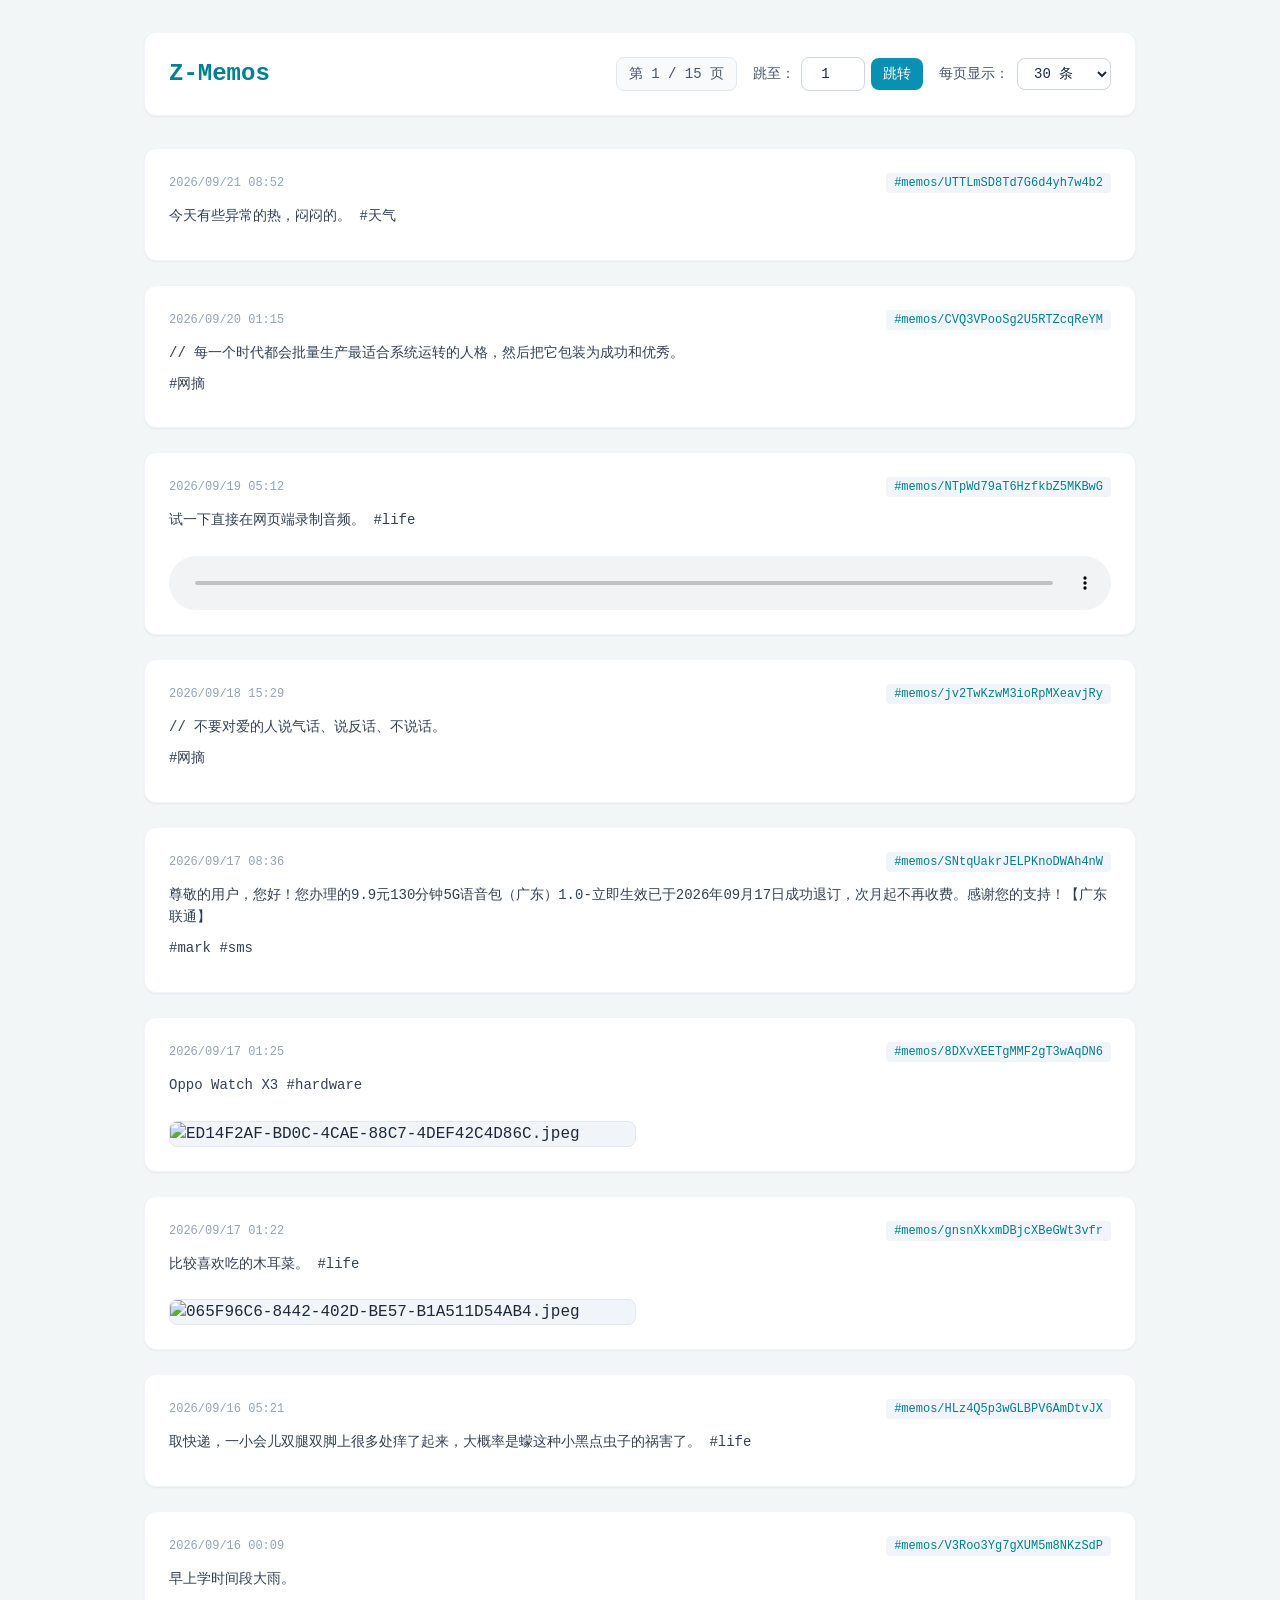
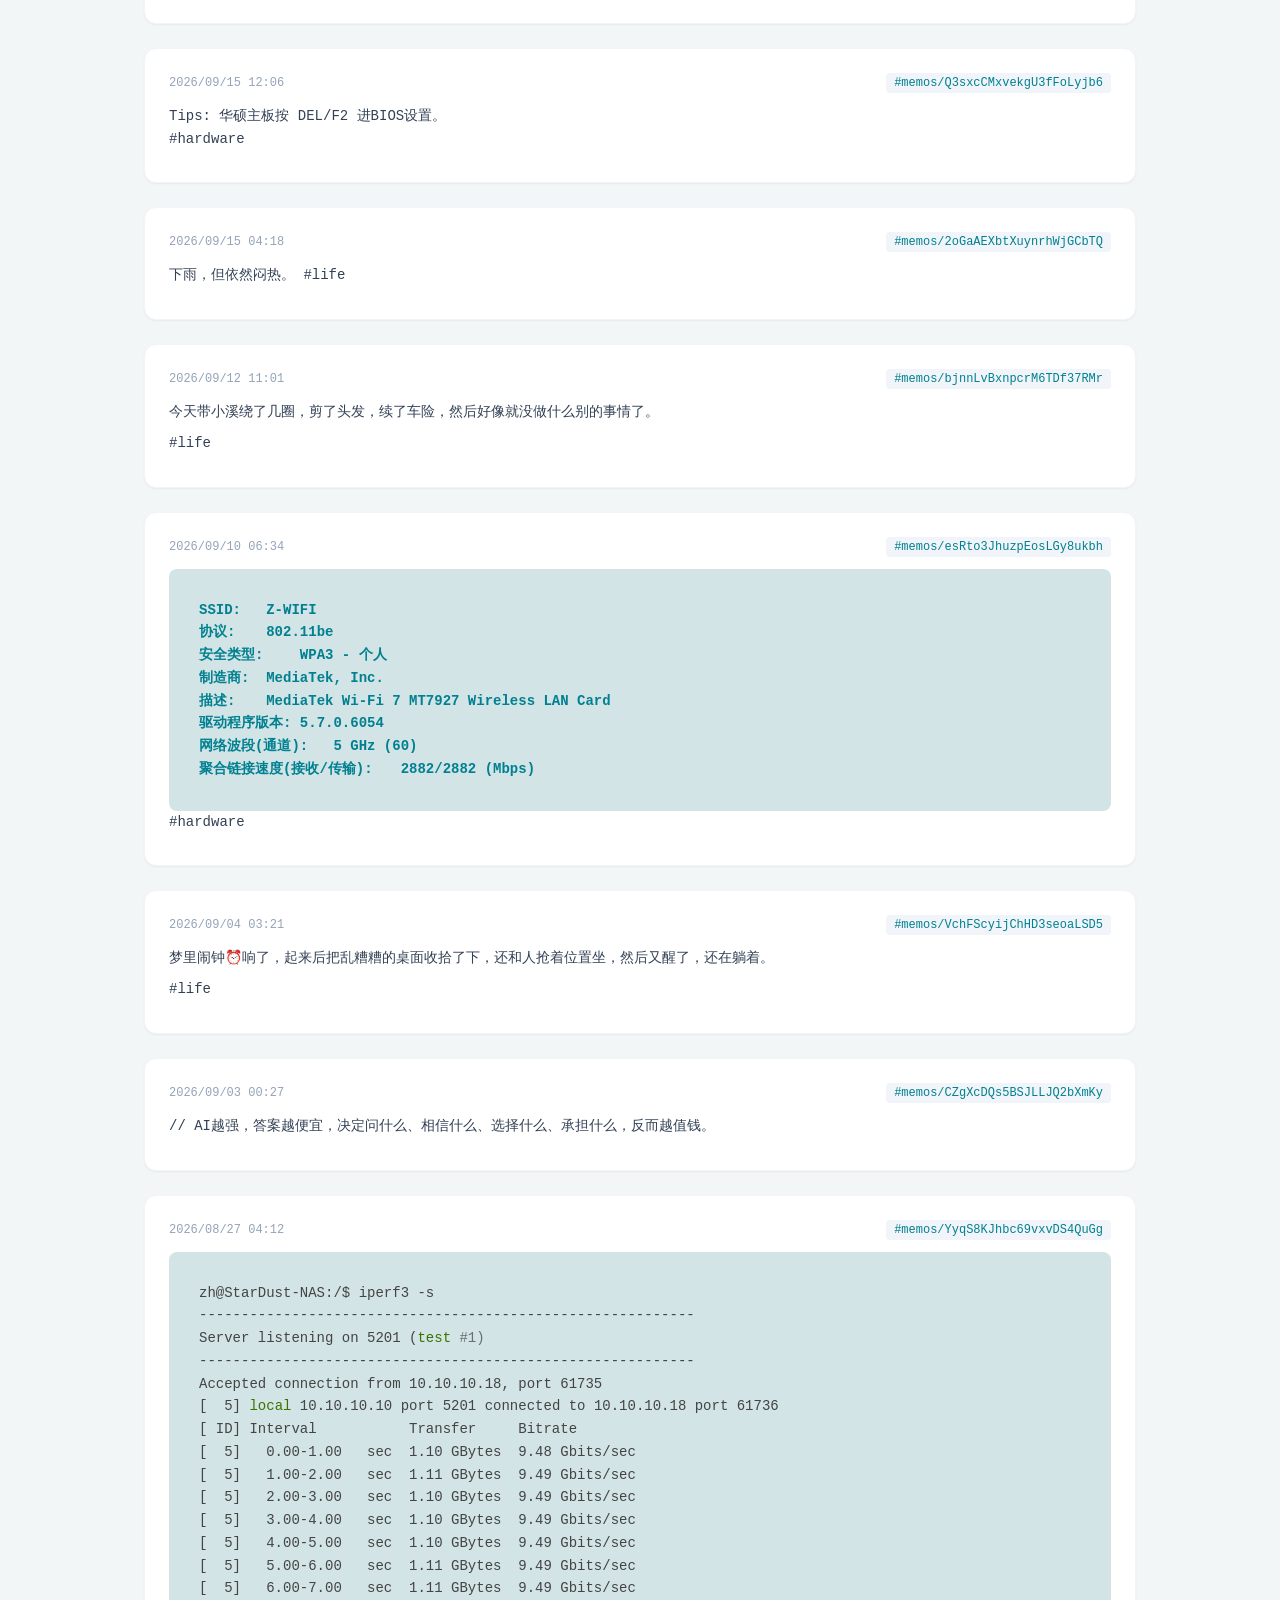
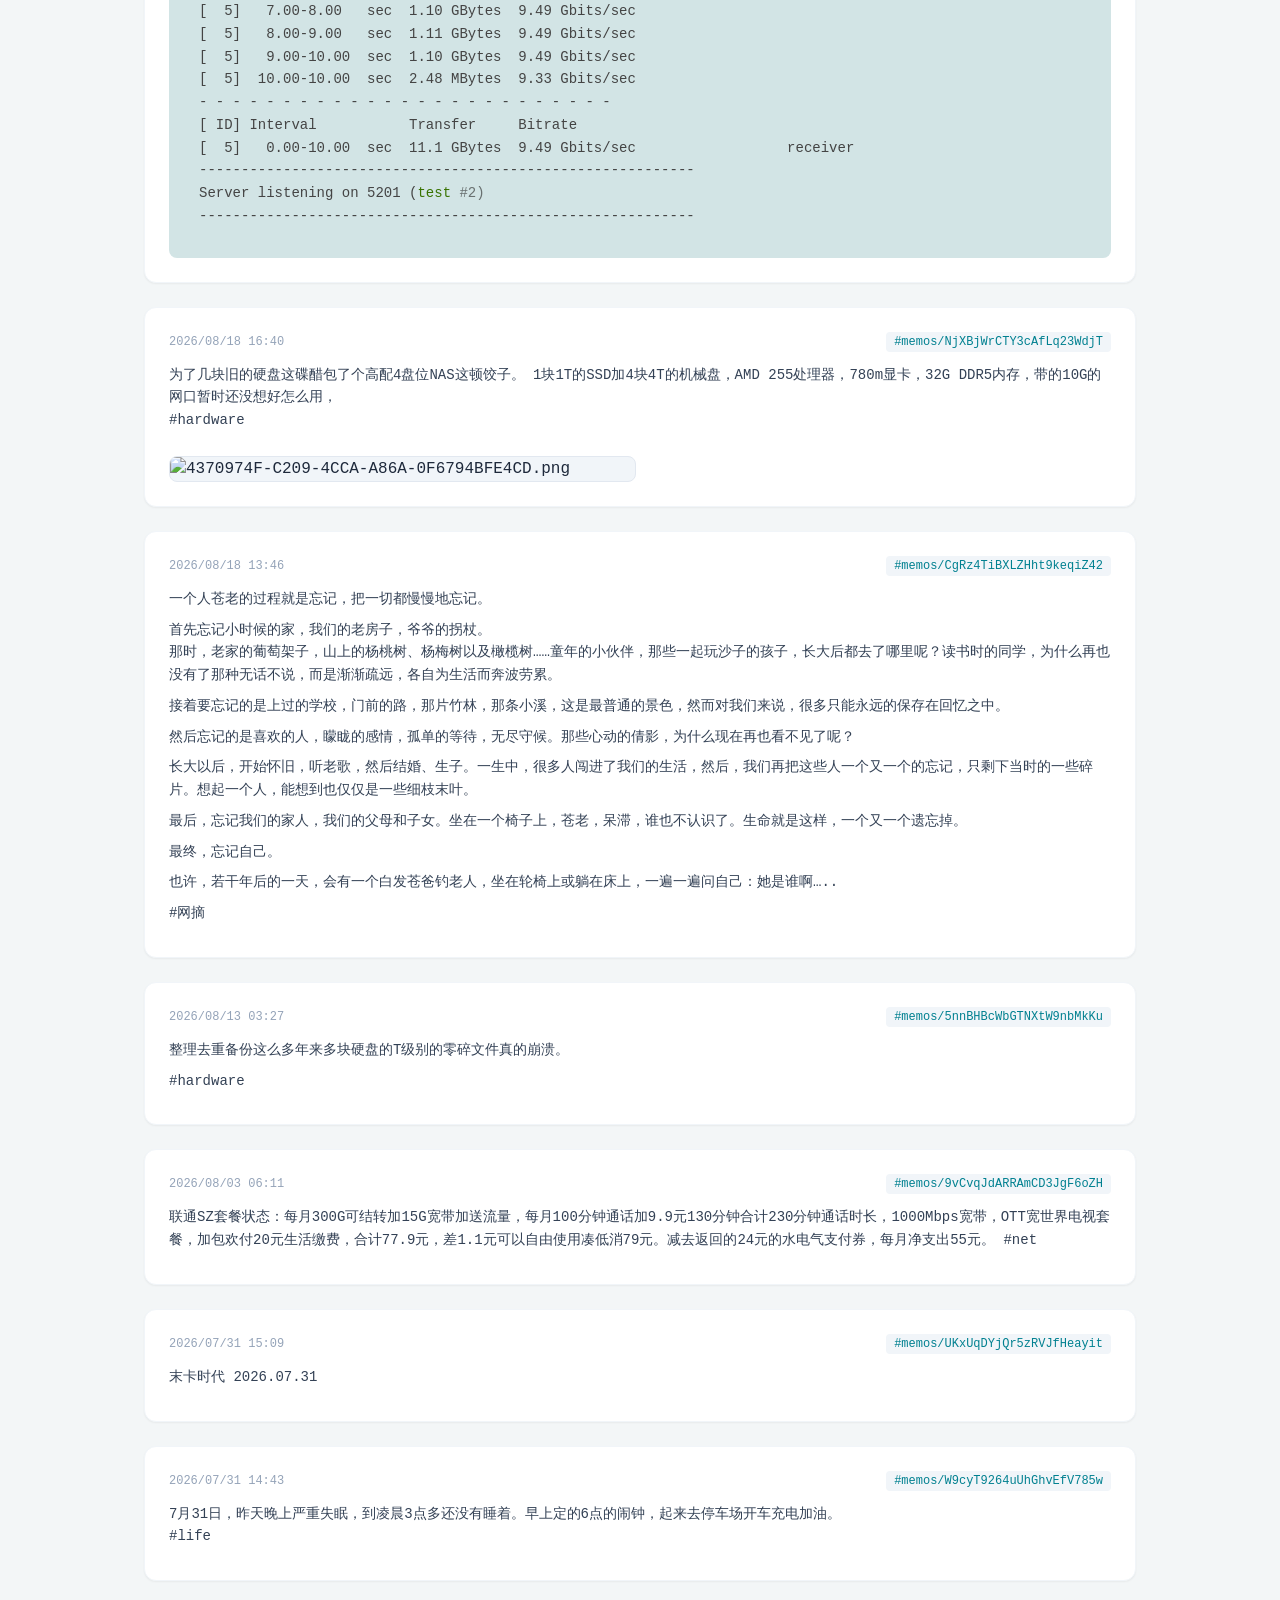
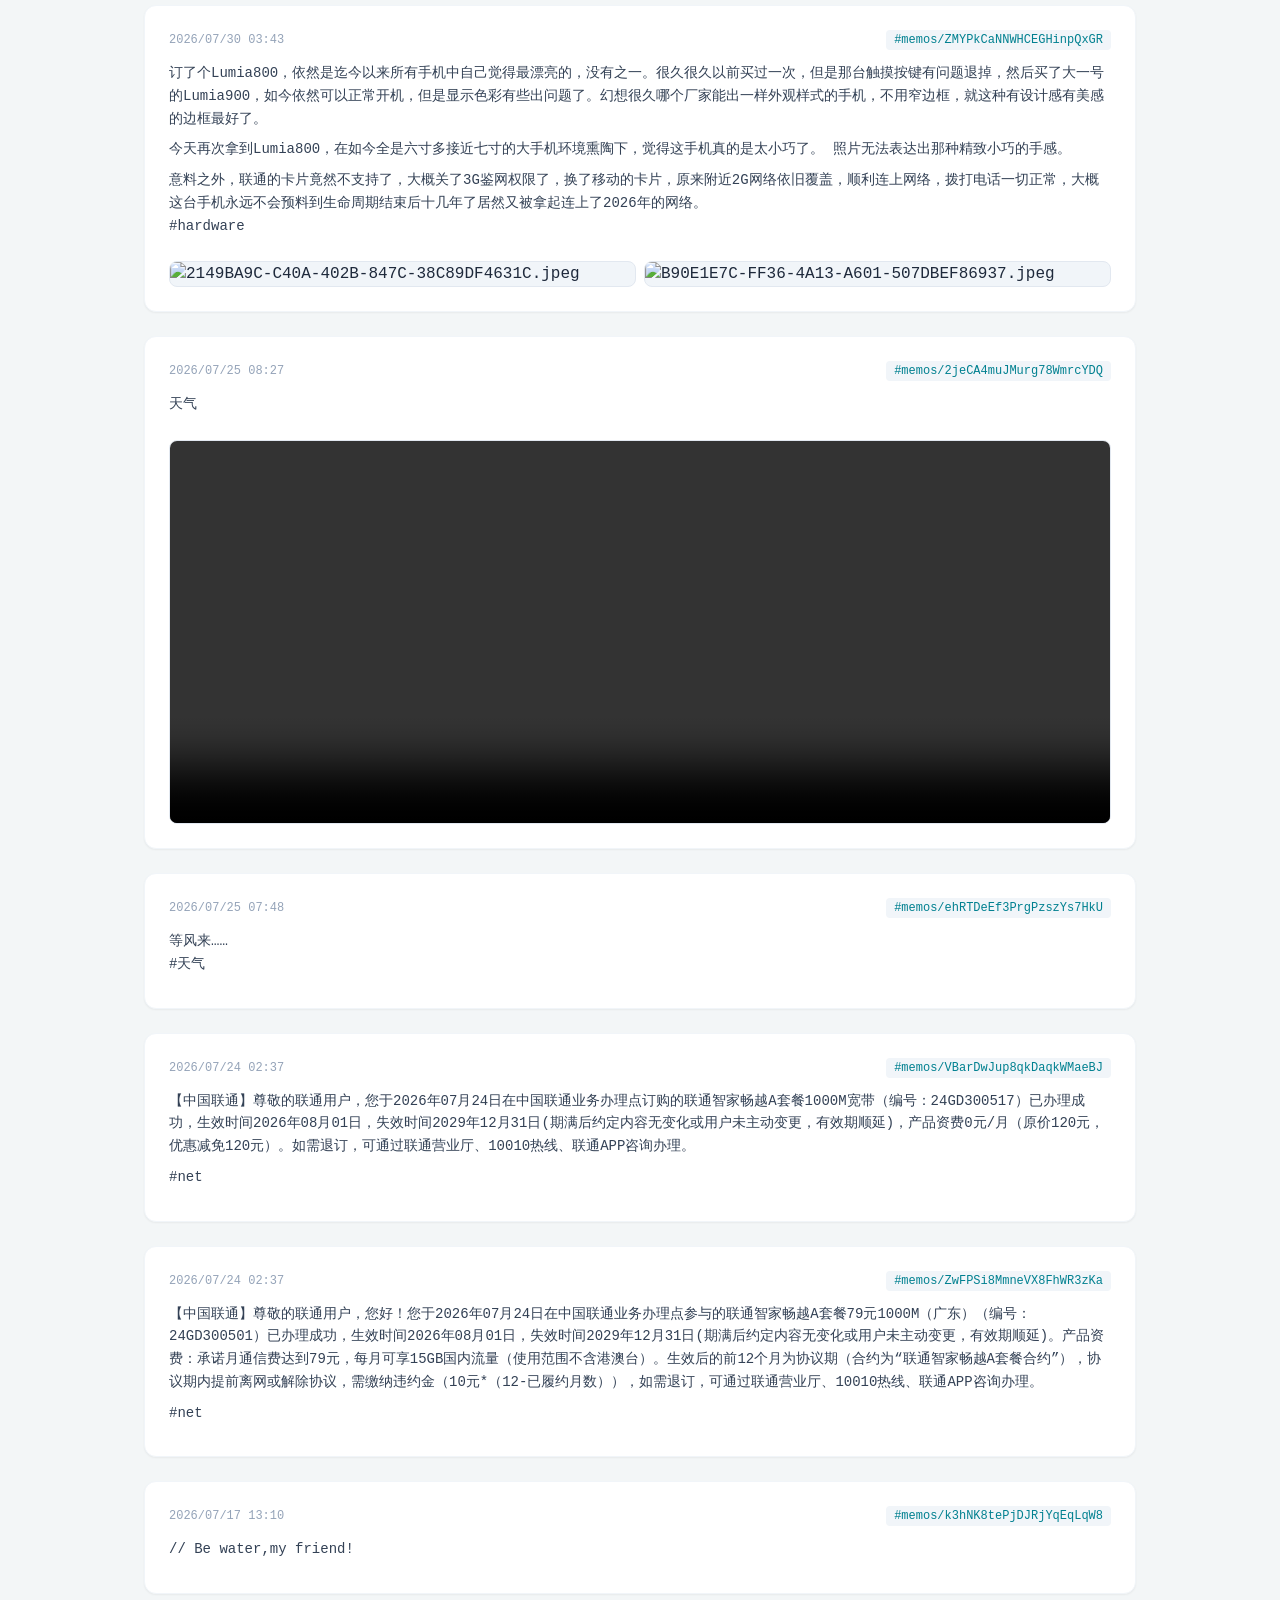
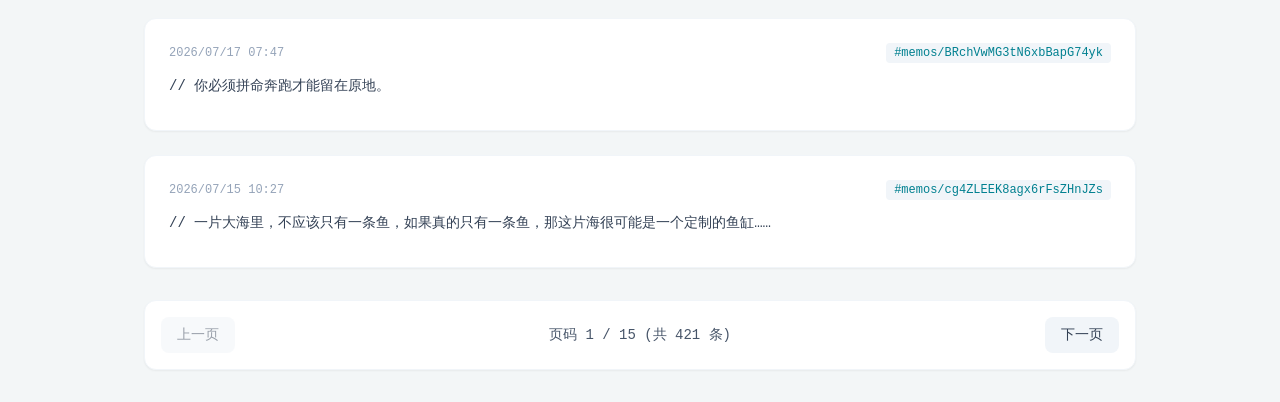
==== index.html @ 95ab66b9 "初始Z-Memos" ====
<!DOCTYPE html>
<html lang="zh-CN">
<head>
  <meta name="viewport" content="width=device-width, initial-scale=1.0">
  <meta http-equiv="Content-Type" content="text/html; charset=utf-8" />
  <meta http-equiv="Content-Language" content="zh-cn" />
  <meta http-equiv="X-UA-Compatible" content="IE=edge" />
  <meta name="theme-color" content="#c9ded6ff">
  <meta name="viewport" content="width=device-width, initial-scale=1.0">
  <link rel="shortcut icon" href="svg-mouse.svg" type="image/x-icon" />
  <link rel="apple-touch-icon" href="svg-mouse.svg" />
  <link id="favicon" rel="icon" href="svg-mouse.svg" type="image/svg+xml">
  <title>Z-Memos</title>
  
  <!-- Tailwind CSS -->
  <script src="tailwindcss.js"></script>
  <!-- Marked.js 用于 Markdown 渲染 -->
  <script src="marked.min.js"></script>
  <!-- Highlight.js 用于代码高亮 -->
  <link rel="stylesheet" href="default.min.css">
  <script src="highlight.min.js"></script>

  <style>
    @import '//cdn.staticfile.org/lxgw-wenkai-screen-webfont/1.6.0/lxgwwenkaiscreen.css?ver=6.2.2';
    body { font-family:monospace,"Century Gothic","LXGW WenKai Screen",sans-serif;}
    .hljs { background:#d2e4e5; }
    .hljs-deletion,.hljs-number,.hljs-quote,.hljs-selector-class,.hljs-selector-id,.hljs-string,.hljs-template-tag,.hljs-type { color: #008090; }
    .hljs-section,.hljs-title { color: #008090; }
    .markdown-body pre { padding: 1rem; border-radius: 0.5rem; background-color: #d2e4e5; overflow-x: auto; }
    .markdown-body blockquote { border-left: 4px solid #008090; padding-left: 1rem; color: #4b5563; margin: 0.5rem 0; }
    .markdown-body ul { list-style-type: disc; padding-left: 1.25rem; }
    .markdown-body ol { list-style-type: decimal; padding-left: 1.25rem; }
    .markdown-body p { margin-bottom: 0.5rem; word-break: break-word; }
    .markdown-body img { max-width: 100%; height: auto; border-radius: 0.5rem; display: inline-block; cursor: zoom-in; }
    
    /* Lightbox 渐变动画 */
    #lightbox {
      transition: opacity 0.25s ease-in-out;
    }
    #lightbox.hidden-lightbox {
      opacity: 0;
      pointer-events: none;
    }
  </style>


</head>
<body class="bg-slate-50 text-slate-800 min-h-screen py-8" style="
    background: #dbe4e650;">
  <div class="max-w-5xl mx-auto px-4">
    <!-- 顶部控制栏 -->
    <header class="flex flex-col md:flex-row justify-between items-start md:items-center mb-8 gap-4 bg-white p-6 rounded-xl shadow-sm border border-slate-100">
      <h1 class="text-2xl font-bold text-slate-900"><a href="/" style="color:#008090" >Z-Memos</a></h1>
      
      <div class="flex flex-wrap items-center gap-4 w-full md:w-auto">
        <!-- 当前页信息提示 -->
        <span id="topPageStatus" class="text-sm font-medium text-slate-600 bg-slate-50 px-3 py-1.5 rounded-lg border border-slate-200">
          第 1 / 1 页
        </span>

        <!-- 页码跳转控制 -->
        <div class="flex items-center gap-1.5">
          <label for="jumpPageInput" class="text-sm text-slate-600">跳至：</label>
          <input id="jumpPageInput" type="number" min="1" value="1" class="w-16 border border-slate-300 rounded-lg px-2 py-1.5 text-sm text-center bg-white focus:ring-2 focus:ring-blue-500 outline-none">
          <button id="jumpBtn" class="px-3 py-1.5 bg-cyan-600 hover:bg-cyan-700 text-white rounded-lg text-sm transition-colors">
            跳转
          </button>
        </div>

        <!-- 每页条数切换 -->
        <div class="flex items-center gap-2">
          <label for="pageSize" class="text-sm text-slate-600">每页显示：</label>
          <select id="pageSize" class="border border-slate-300 rounded-lg px-3 py-1.5 text-sm bg-white focus:ring-2 focus:ring-blue-500 outline-none">
            <option value="30" selected>30 条</option>
            <option value="50">50 条</option>
            <option value="100">100 条</option>
          </select>
        </div>
      </div>
    </header>

    <!-- 加载状态 -->
    <div id="loading" class="text-center py-12">
      <div class="inline-block animate-spin rounded-full h-8 w-8 border-4 border-blue-500 border-t-transparent"></div>
      <p class="mt-2 text-slate-500 text-sm">数据加载中...</p>
    </div>

    <!-- 动态列表容器 -->
    <main id="memoList" class="space-y-6 hidden"></main>

    <!-- 分页控件 -->
    <footer id="pagination" class="flex justify-between items-center mt-8 bg-white p-4 rounded-xl shadow-sm border border-slate-100 hidden">
      <button id="prevBtn" class="px-4 py-2 bg-slate-100 text-slate-700 rounded-lg text-sm hover:bg-slate-200 disabled:opacity-50 disabled:cursor-not-allowed transition-colors">
        上一页
      </button>
      <span id="pageInfo" class="text-sm font-medium text-slate-600">页码 1 / 1</span>
      <button id="nextBtn" class="px-4 py-2 bg-slate-100 text-slate-700 rounded-lg text-sm hover:bg-slate-200 disabled:opacity-50 disabled:cursor-not-allowed transition-colors">
        下一页
      </button>
    </footer>
  </div>

  <!-- 回到顶部悬浮按钮 -->
  <button id="backToTopBtn" class="fixed bottom-6 right-6 z-40 bg-cyan-600 hover:bg-cyan-700 text-white p-3 rounded-full shadow-lg opacity-0 pointer-events-none transition-all duration-300 transform translate-y-2 focus:outline-none" title="返回顶部">
    <svg class="w-4 h-4" fill="none" stroke="currentColor" viewBox="0 0 24 24">
      <path stroke-linecap="round" stroke-linejoin="round" stroke-width="4" d="M5 10l7-7m0 0l7 7m-7-7v18"></path>
    </svg>
  </button>

  <!-- Lightbox 模态框 -->
  <div id="lightbox" class="fixed inset-0 z-50 bg-black/90 flex items-center justify-center p-4 hidden-lightbox">
    <button id="lightboxClose" class="absolute top-4 right-4 text-white/70 hover:text-white p-2 text-3xl font-light focus:outline-none z-10" title="关闭 (Esc)">
      &times;
    </button>
    <div class="relative max-w-full max-h-full flex items-center justify-center">
      <img id="lightboxImg" src="" alt="大图预览" class="max-w-[90vw] max-h-[90vh] object-contain rounded select-none shadow-2xl transition-transform duration-200">
    </div>
  </div>

  <script>
    // const API_DOMAIN = 'https://m.zhao.im';
    // const API_URL = `${API_DOMAIN}/api/v1/memos?pageSize=1000&view=MEMO_VIEW_FULL`;
    const API_DOMAIN = '/';
    const API_URL = `memos.json`;

    let allMemos = [];
    let currentPage = 1;
    let pageSize = 30;

    // 强效置顶函数
    function scrollToTop() {
      setTimeout(() => {
        window.scrollTo({ top: 0, left: 0, behavior: 'smooth' });
        document.documentElement.scrollTop = 0;
        document.body.scrollTop = 0;
      }, 0);
    }

    // 解析并构建资源文件的真实完整 URL
    function getResourceUrl(res) {
      if (!res) return '';
      if (res.externalLink) return res.externalLink;
      if (res.url && (res.url.startsWith('http://') || res.url.startsWith('https://'))) {
        return res.url;
      }

      let resourceId = res.name || res.id || '';
      if (resourceId.includes('/')) {
        resourceId = resourceId.split('/').pop();
      }

      const filename = res.filename || res.fileName || '';

      if (resourceId && filename) {
        return `${API_DOMAIN}/file/attachments/${resourceId}/${filename}`;
      }

      if (res.url) {
        return res.url.startsWith('/') ? `${API_DOMAIN}${res.url}` : `${API_DOMAIN}/${res.url}`;
      }

      return '';
    }

    // 判断媒体类型
    function getMediaType(url, type = '') {
      const mime = type.toLowerCase();
      if (mime.startsWith('image/')) return 'image';
      if (mime.startsWith('video/')) return 'video';
      if (mime.startsWith('audio/')) return 'audio';

      const cleanUrl = url.split('?')[0].toLowerCase();
      if (/\.(jpg|jpeg|png|gif|webp|svg|bmp)$/i.test(cleanUrl)) return 'image';
      if (/\.(mp4|webm|ogg|mov)$/i.test(cleanUrl)) return 'video';
      if (/\.(mp3|wav|ogg|aac|m4a)$/i.test(cleanUrl)) return 'audio';

      return 'other';
    }

    // 配置 Marked 自定义渲染逻辑
    const renderer = new marked.Renderer();

    renderer.image = function(href, title, text) {
      let fullUrl = typeof href === 'object' ? href.href : href;
      if (fullUrl && !fullUrl.startsWith('http')) {
        fullUrl = `${API_DOMAIN}${fullUrl.startsWith('/') ? '' : '/'}${fullUrl}`;
      }
      const mediaType = getMediaType(fullUrl);

      if (mediaType === 'video') {
        return `<div class="my-2"><video controls class="w-full rounded-lg border border-slate-200 max-h-96" src="${fullUrl}"></video></div>`;
      } else if (mediaType === 'audio') {
        return `<div class="my-2"><audio controls class="w-full" src="${fullUrl}"></audio></div>`;
      }
      return `<img src="${fullUrl}" alt="${text || ''}" class="lightbox-trigger rounded-lg max-h-96 object-cover border border-slate-200 my-1 cursor-zoom-in" loading="lazy" />`;
    };

    marked.setOptions({
      renderer: renderer,
      highlight: function(code, lang) {
        if (lang && hljs.getLanguage(lang)) {
          return hljs.highlight(code, { language: lang }).value;
        }
        return hljs.highlightAuto(code).value;
      },
      breaks: true
    });

    // 格式化日期
    function formatDate(dateString) {
      if (!dateString) return '';
      const date = new Date(dateString);
      return date.toLocaleString('zh-CN', {
        year: 'numeric', month: '2-digit', day: '2-digit',
        hour: '2-digit', minute: '2-digit'
      });
    }

    // 渲染多媒体附件
    function renderResources(memo) {
      const resources = memo.resources || memo.attachments || memo.relations || [];
      if (!Array.isArray(resources) || resources.length === 0) return '';

      let mediaHtml = '<div class="mt-4 gap-2 grid grid-cols-1 sm:grid-cols-2">';

      resources.forEach(res => {
        const url = getResourceUrl(res);
        if (!url) return;

        const mediaType = getMediaType(url, res.type || res.mimeType || '');

        if (mediaType === 'image') {
          mediaHtml += `
            <div class="overflow-hidden rounded-lg border border-slate-200 bg-slate-100 flex items-center justify-center">
              <img src="${url}" alt="${res.filename || '图片'}" class="lightbox-trigger w-full h-auto max-h-80 object-cover hover:scale-105 transition-transform cursor-zoom-in" loading="lazy" />
            </div>`;
        } else if (mediaType === 'video') {
          mediaHtml += `
            <div class="col-span-full">
              <video controls class="w-full rounded-lg border border-slate-200 max-h-96">
                <source src="${url}">您的浏览器不支持视频播放。
              </video>
            </div>`;
        } else if (mediaType === 'audio') {
          mediaHtml += `
            <div class="col-span-full">
              <audio controls class="w-full">
                <source src="${url}">您的浏览器不支持音频播放。
              </audio>
            </div>`;
        } else {
          mediaHtml += `
            <div class="col-span-full">
              <a href="${url}" target="_blank" class="inline-flex items-center text-sm text-blue-600 hover:underline bg-slate-100 p-2 rounded">
                📎 附件: ${res.filename || '点击下载'}
              </a>
            </div>`;
        }
      });

      mediaHtml += '</div>';
      return mediaHtml;
    }

    // Lightbox 功能
    const lightbox = document.getElementById('lightbox');
    const lightboxImg = document.getElementById('lightboxImg');
    const lightboxClose = document.getElementById('lightboxClose');

    function openLightbox(src) {
      lightboxImg.src = src;
      lightbox.classList.remove('hidden-lightbox');
      document.body.style.overflow = 'hidden';
    }

    function closeLightbox() {
      lightbox.classList.add('hidden-lightbox');
      document.body.style.overflow = '';
      setTimeout(() => { lightboxImg.src = ''; }, 250);
    }

    document.addEventListener('click', (e) => {
      if (e.target && e.target.classList.contains('lightbox-trigger')) {
        openLightbox(e.target.src);
      }
    });

    lightbox.addEventListener('click', (e) => {
      if (e.target === lightbox || e.target === lightboxClose) {
        closeLightbox();
      }
    });

    document.addEventListener('keydown', (e) => {
      if (e.key === 'Escape' && !lightbox.classList.contains('hidden-lightbox')) {
        closeLightbox();
      }
    });

    // 回到顶部按钮悬浮显示控制
    const backToTopBtn = document.getElementById('backToTopBtn');

    window.addEventListener('scroll', () => {
      if (window.scrollY > 300) {
        backToTopBtn.classList.remove('opacity-0', 'pointer-events-none', 'translate-y-2');
        backToTopBtn.classList.add('opacity-100', 'translate-y-0');
      } else {
        backToTopBtn.classList.remove('opacity-100', 'translate-y-0');
        backToTopBtn.classList.add('opacity-0', 'pointer-events-none', 'translate-y-2');
      }
    });

    backToTopBtn.addEventListener('click', () => {
      scrollToTop();
    });

    // 获取 API 数据
    async function fetchData() {
      try {
        const response = await fetch(API_URL);
        const data = await response.json();

        allMemos = data.memos || (Array.isArray(data) ? data : []);

        document.getElementById('loading').classList.add('hidden');
        document.getElementById('memoList').classList.remove('hidden');
        document.getElementById('pagination').classList.remove('hidden');

        renderCurrentPage();
      } catch (error) {
        console.error('获取数据失败:', error);
        document.getElementById('loading').innerHTML = `<p class="text-red-500">数据加载失败，请检查网络或 API 连通性。</p>`;
      }
    }

    // 执行指定页码跳转
    function goToPage(targetPage) {
      const totalPages = Math.ceil(allMemos.length / pageSize) || 1;
      let pageNum = parseInt(targetPage, 10);

      if (isNaN(pageNum) || pageNum < 1) pageNum = 1;
      if (pageNum > totalPages) pageNum = totalPages;

      currentPage = pageNum;
      renderCurrentPage();
    }

    // 渲染当前页内容与同步 UI
    function renderCurrentPage() {
      const totalPages = Math.ceil(allMemos.length / pageSize) || 1;
      if (currentPage > totalPages) currentPage = totalPages;

      const startIndex = (currentPage - 1) * pageSize;
      const currentMemos = allMemos.slice(startIndex, startIndex + pageSize);

      const listContainer = document.getElementById('memoList');
      listContainer.innerHTML = '';

      currentMemos.forEach(memo => {
        const card = document.createElement('article');
        card.className = "bg-white p-6 rounded-xl shadow-sm border border-slate-100 transition-all hover:shadow-md";

        const contentHtml = marked.parse(memo.content || '');
        const resourcesHtml = renderResources(memo);

        card.innerHTML = `
          <div class="text-xs text-slate-400 mb-3 flex items-center justify-between">
            <span>${formatDate(memo.createTime || memo.createdTs)}</span><span class="bg-slate-100 px-2 py-0.5 rounded text-slate-500"><a href="memo.html?name=${encodeURIComponent(memo.name || memo.id)}" target="_blank" style="color:#008090">#${memo.name || memo.id}</a></span>
          </div>
          <div class="markdown-body text-slate-700 text-sm leading-relaxed overflow-x-auto">
            ${contentHtml}
          </div>
          ${resourcesHtml}
        `;
        listContainer.appendChild(card);
      });

      // 同步顶部与底部页码显示
      document.getElementById('topPageStatus').innerText = `第 ${currentPage} / ${totalPages} 页`;
      document.getElementById('jumpPageInput').value = currentPage;
      document.getElementById('jumpPageInput').max = totalPages;
      document.getElementById('pageInfo').innerText = `页码 ${currentPage} / ${totalPages} (共 ${allMemos.length} 条)`;

      // 更新按钮启用状态
      document.getElementById('prevBtn').disabled = currentPage === 1;
      document.getElementById('nextBtn').disabled = currentPage === totalPages;

      hljs.highlightAll();

      // 切换页面后自动触发置顶
      scrollToTop();
    }

    // 控制栏及跳转事件绑定
    document.getElementById('pageSize').addEventListener('change', (e) => {
      pageSize = parseInt(e.target.value, 10);
      currentPage = 1;
      renderCurrentPage();
    });

    document.getElementById('jumpBtn').addEventListener('click', () => {
      const pageVal = document.getElementById('jumpPageInput').value;
      goToPage(pageVal);
    });

    document.getElementById('jumpPageInput').addEventListener('keydown', (e) => {
      if (e.key === 'Enter') {
        goToPage(e.target.value);
      }
    });

    document.getElementById('prevBtn').addEventListener('click', () => {
      if (currentPage > 1) {
        goToPage(currentPage - 1);
      }
    });

    document.getElementById('nextBtn').addEventListener('click', () => {
      const totalPages = Math.ceil(allMemos.length / pageSize);
      if (currentPage < totalPages) {
        goToPage(currentPage + 1);
      }
    });

    // 初始化获取数据
    fetchData();
  </script>
</body>
</html>
---- default.min.css ----
/*!
  Theme: Default
  Description: Original highlight.js style
  Author: (c) Ivan Sagalaev <maniac@softwaremaniacs.org>
  Maintainer: @highlightjs/core-team
  Website: https://highlightjs.org/
  License: see project LICENSE
  Touched: 2021
*/pre code.hljs{display:block;overflow-x:auto;padding:1em}code.hljs{padding:3px 5px}.hljs{background:#d2e4e5;color:#444}.hljs-comment{color:#697070}.hljs-punctuation,.hljs-tag{color:#444a}.hljs-tag .hljs-attr,.hljs-tag .hljs-name{color:#444}.hljs-attribute,.hljs-doctag,.hljs-keyword,.hljs-meta .hljs-keyword,.hljs-name,.hljs-selector-tag{font-weight:700}.hljs-deletion,.hljs-number,.hljs-quote,.hljs-selector-class,.hljs-selector-id,.hljs-string,.hljs-template-tag,.hljs-type{color:#800}.hljs-section,.hljs-title{color:#800;font-weight:700}.hljs-link,.hljs-operator,.hljs-regexp,.hljs-selector-attr,.hljs-selector-pseudo,.hljs-symbol,.hljs-template-variable,.hljs-variable{color:#ab5656}.hljs-literal{color:#695}.hljs-addition,.hljs-built_in,.hljs-bullet,.hljs-code{color:#397300}.hljs-meta{color:#1f7199}.hljs-meta .hljs-string{color:#38a}.hljs-emphasis{font-style:italic}.hljs-strong{font-weight:700}
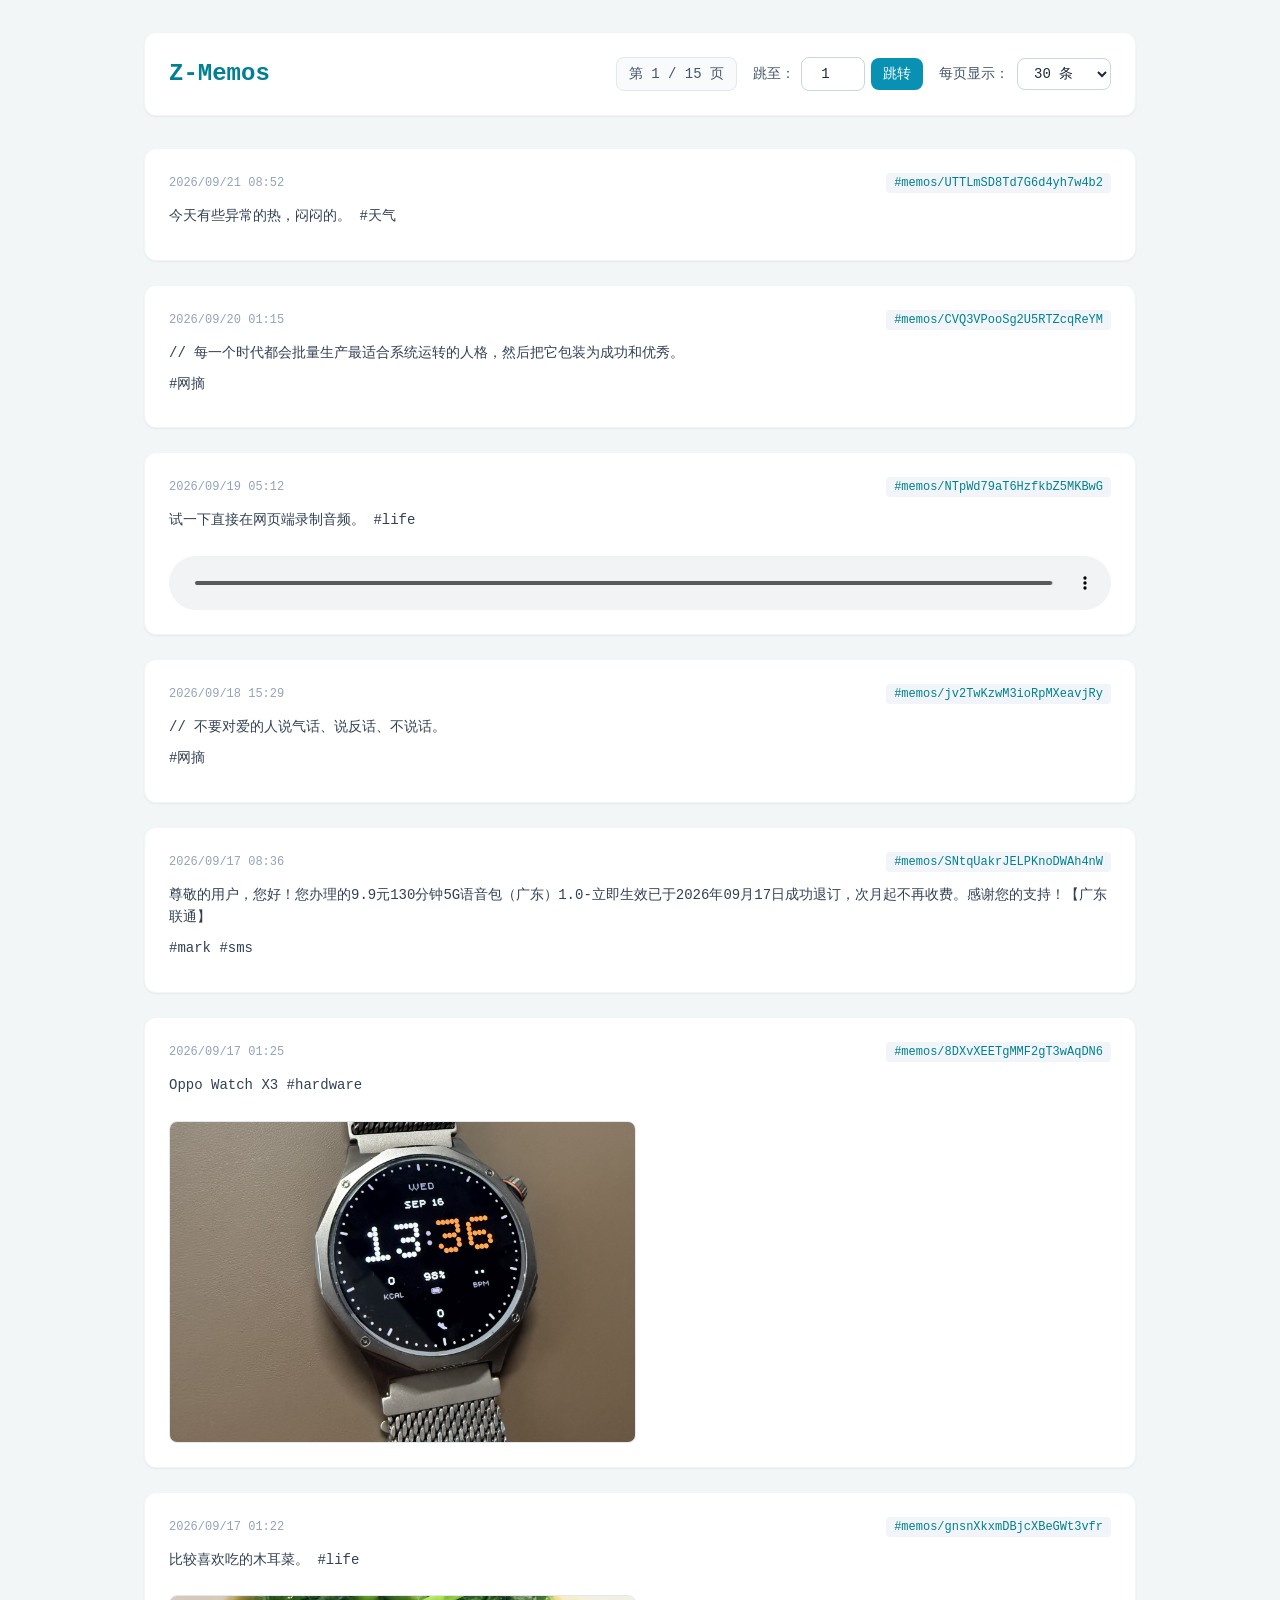
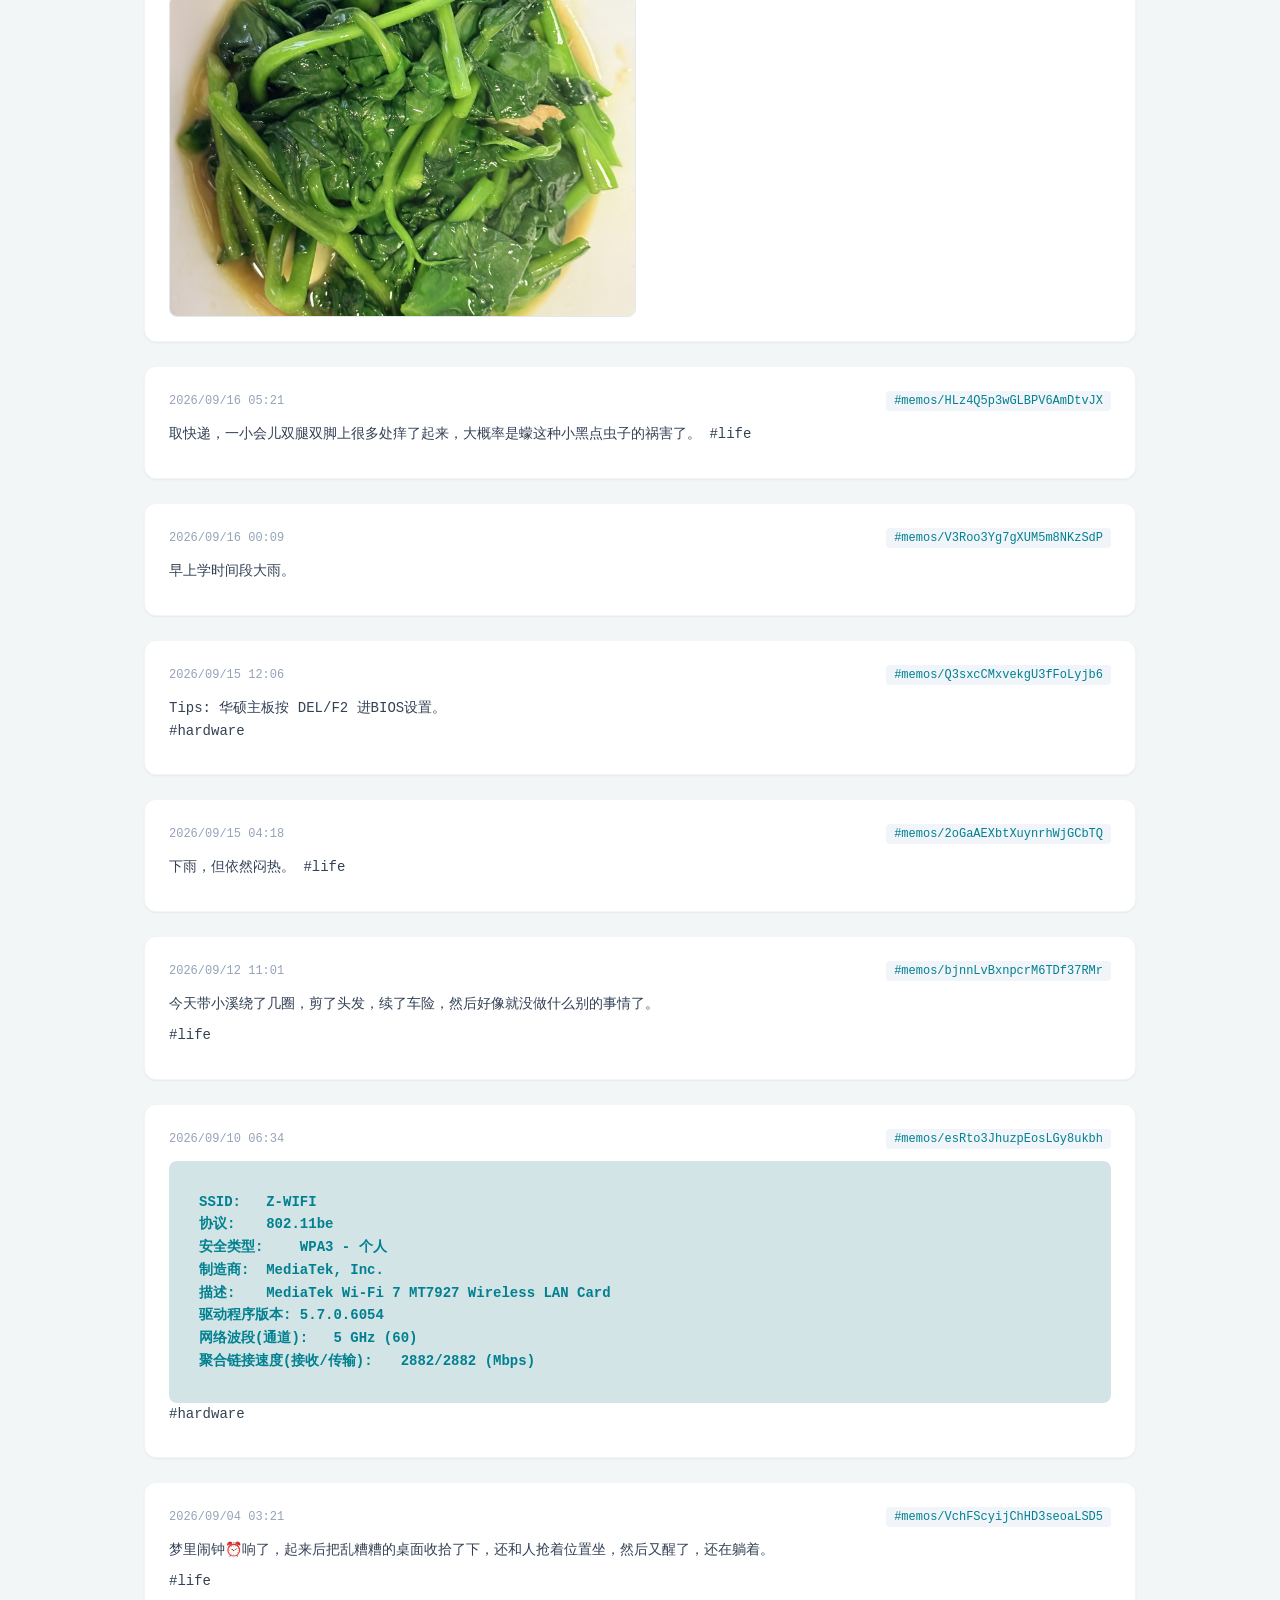
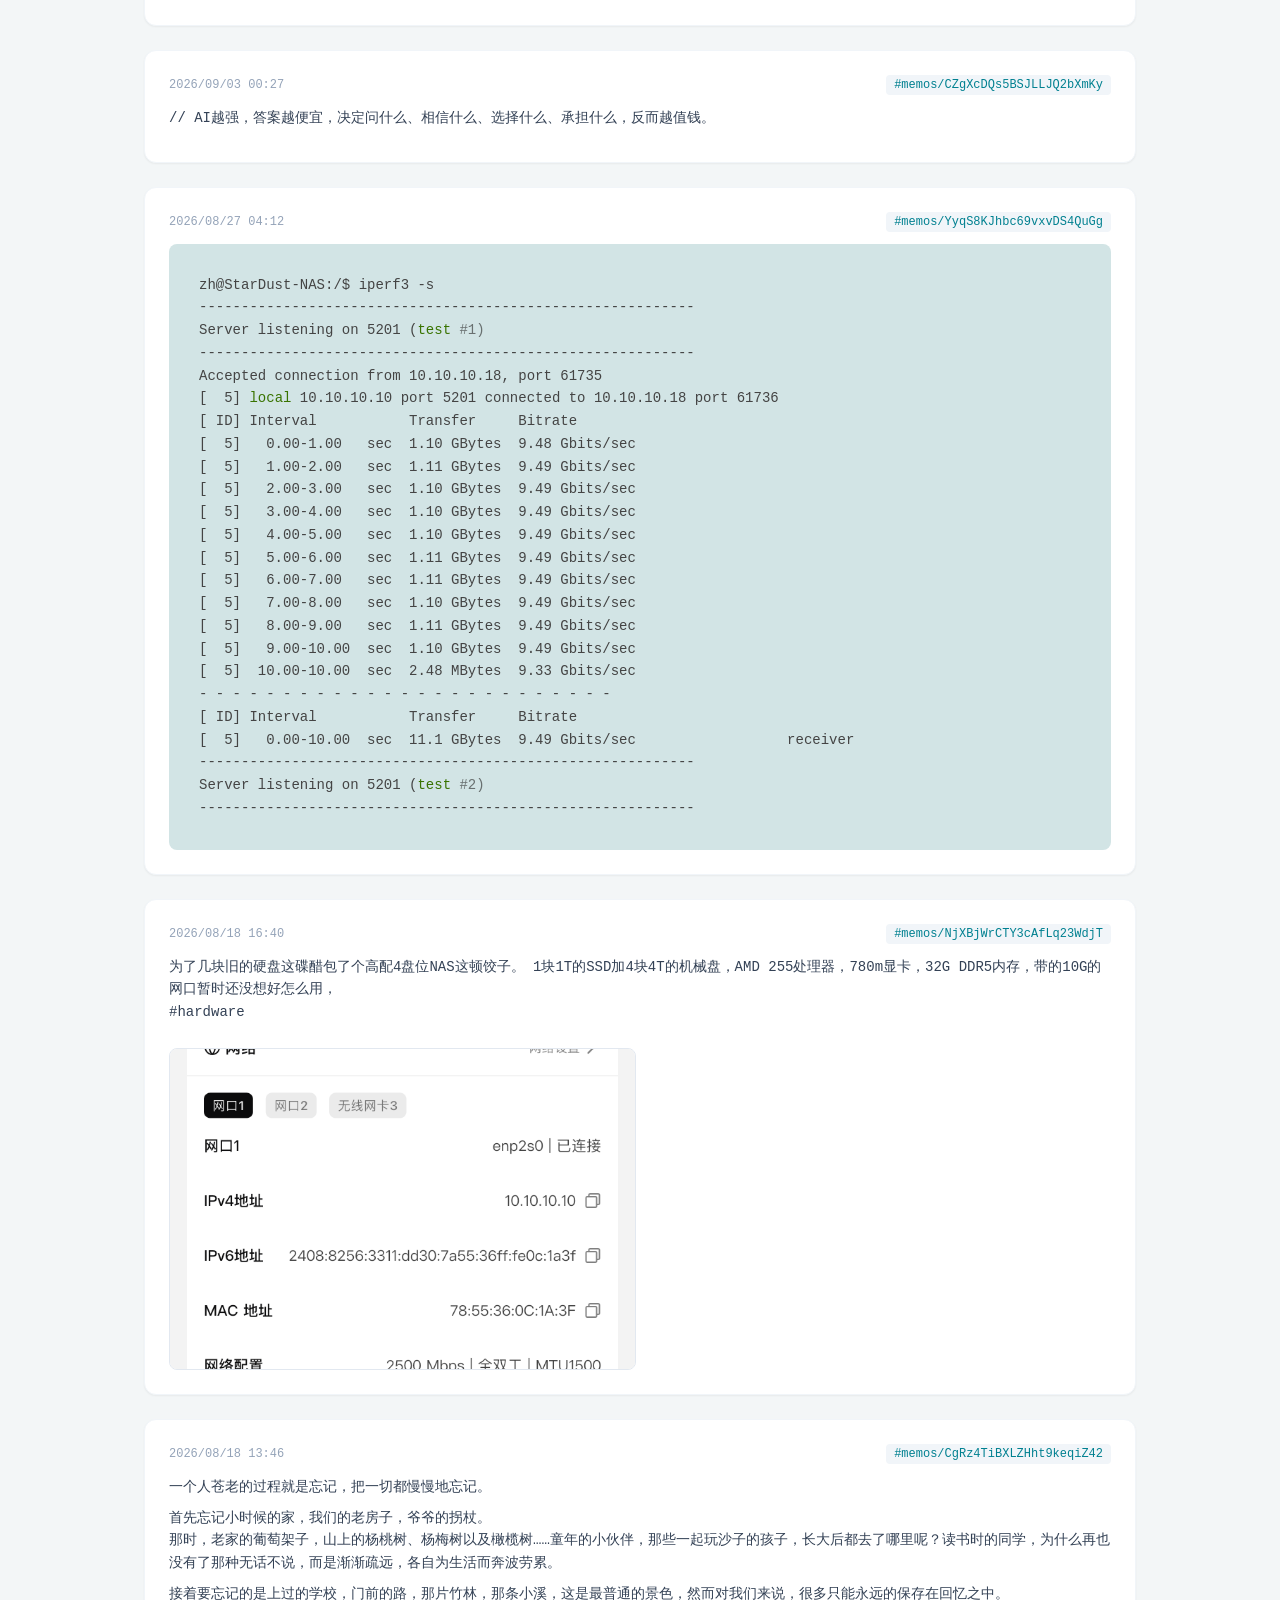
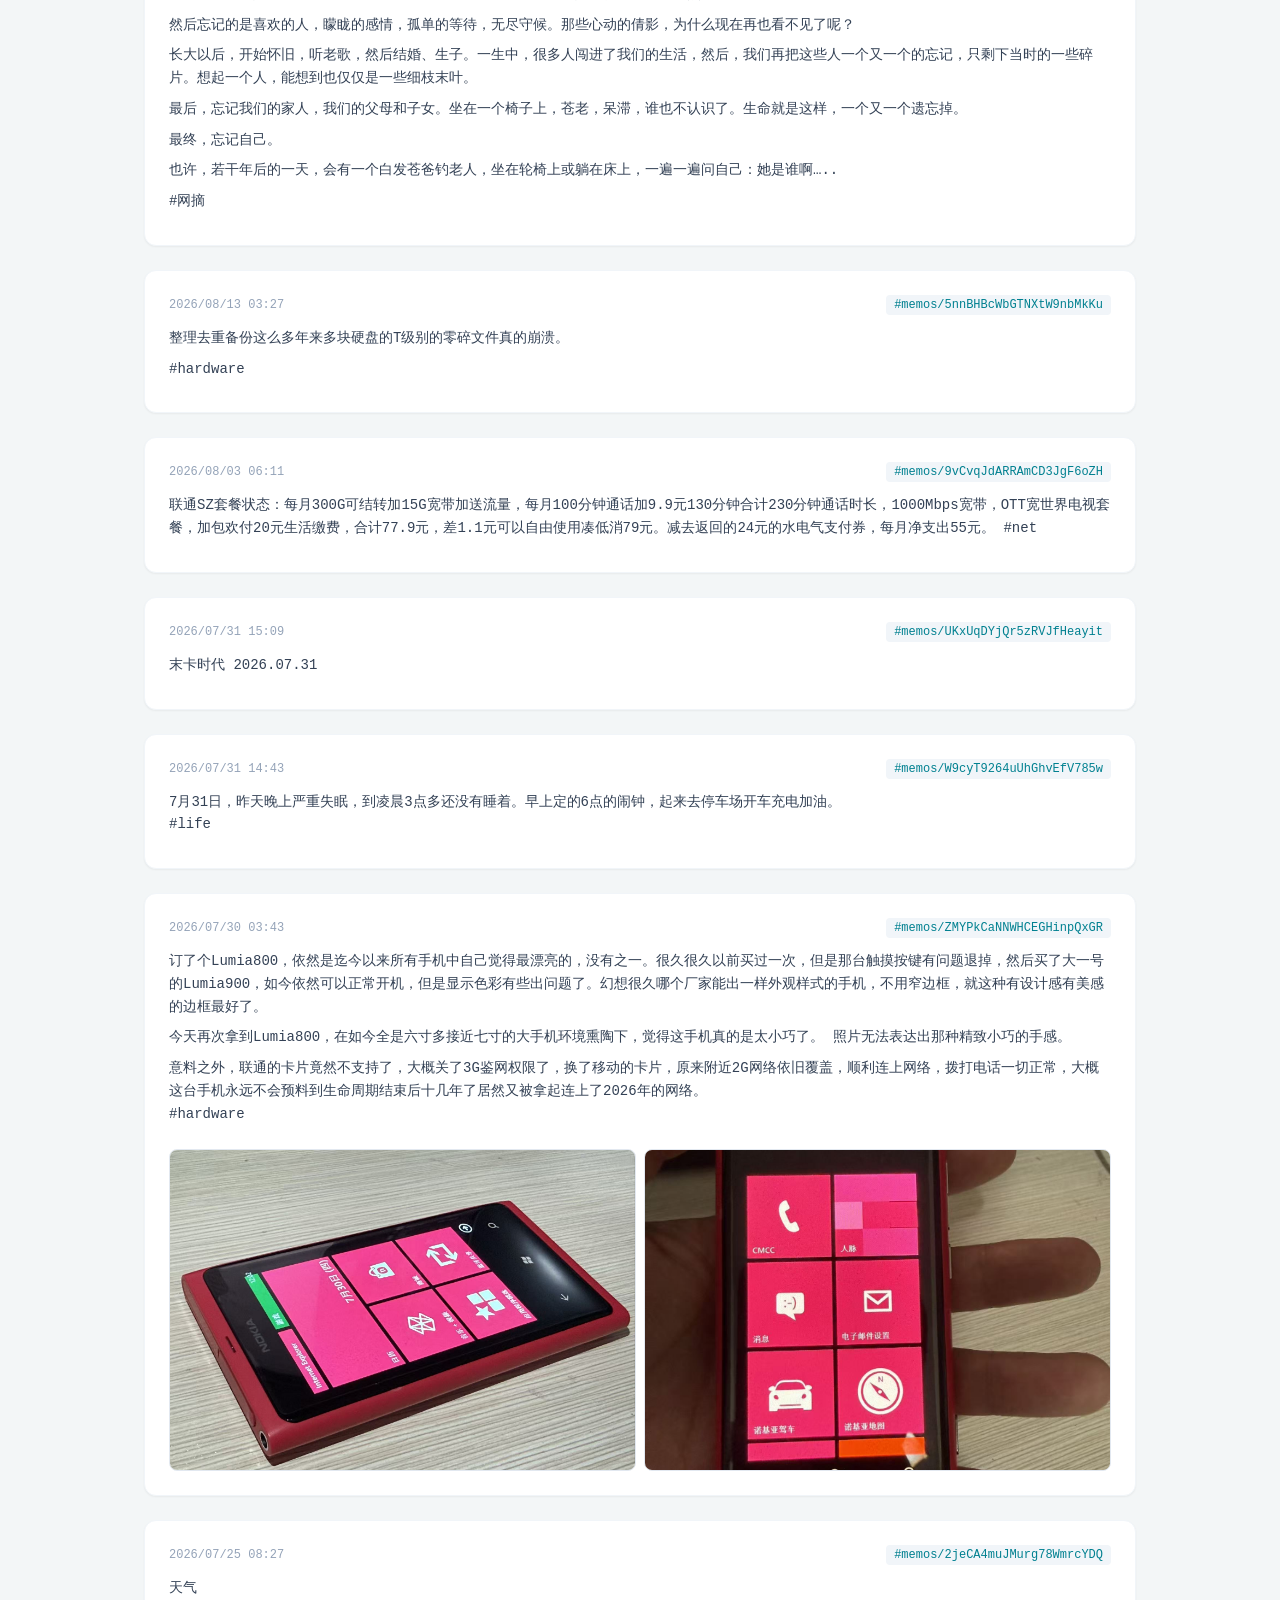
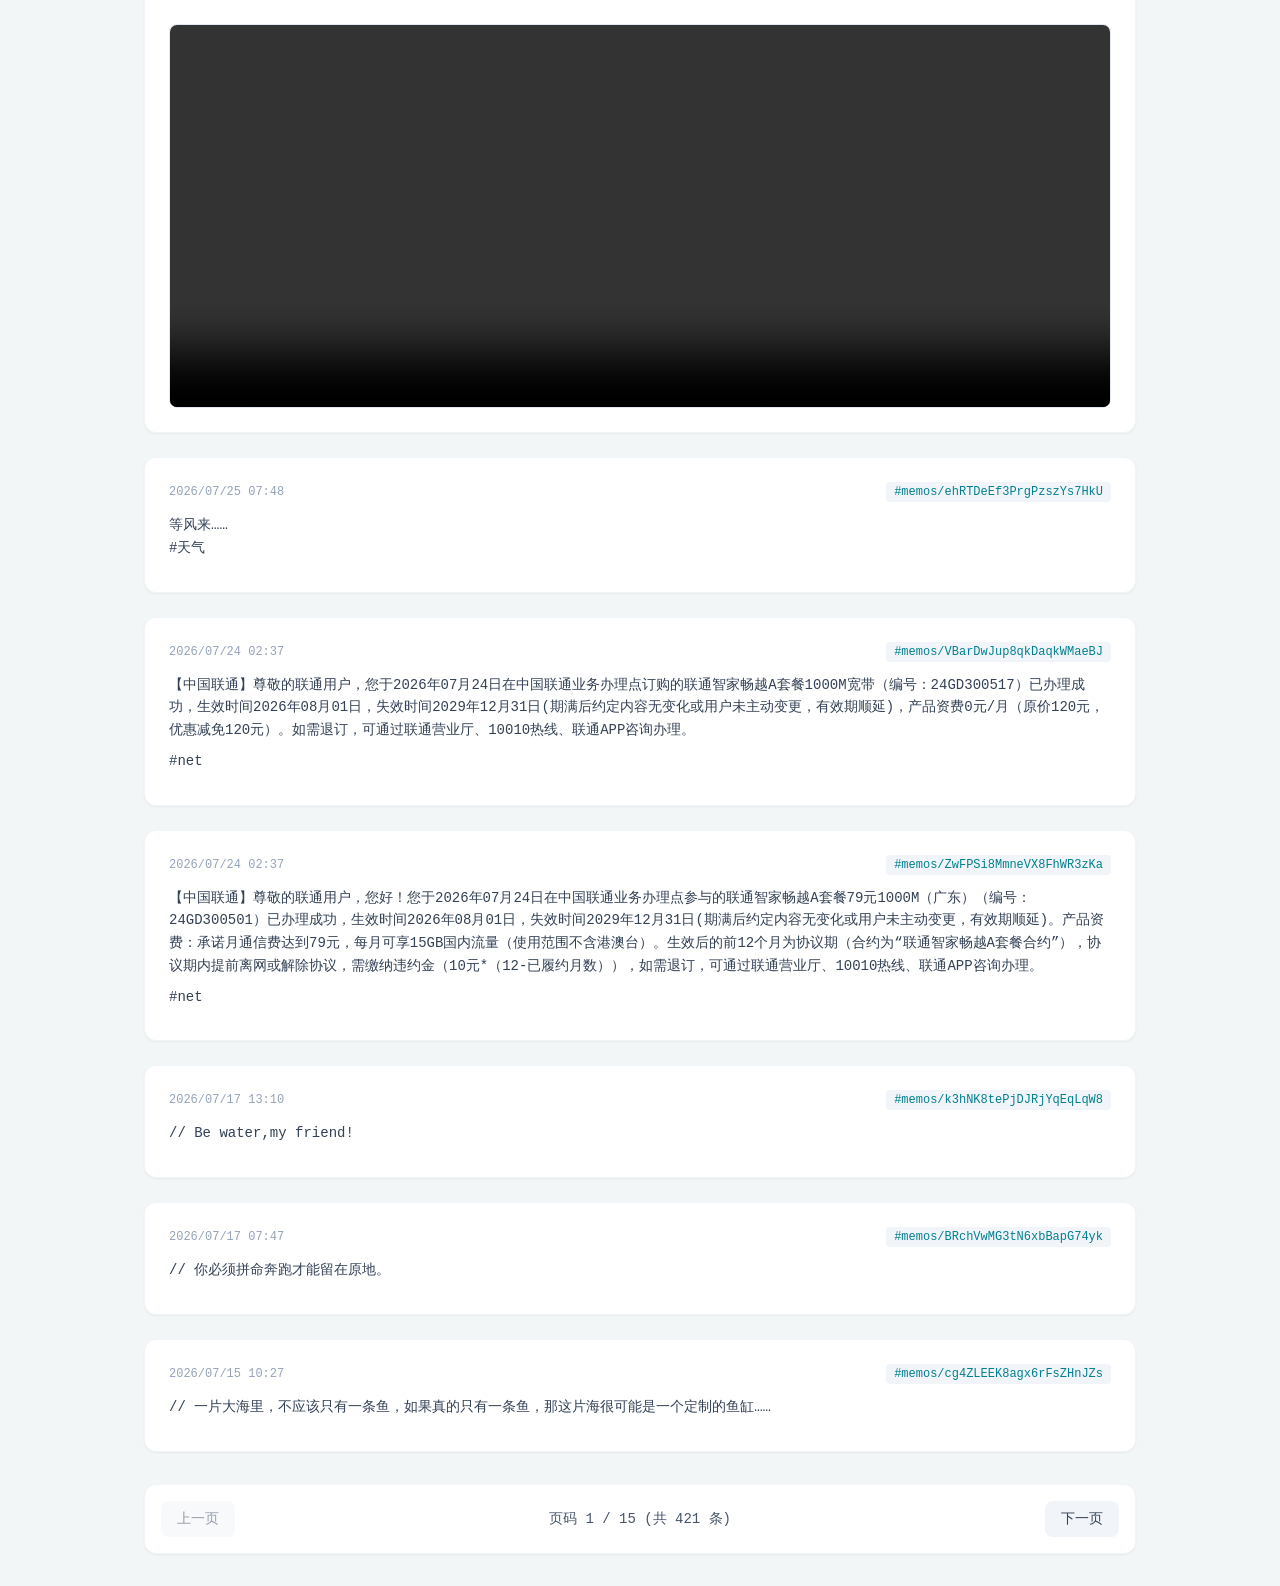
==== commit d3af34e4: "Change API_DOMAIN from '/' to an empty string" ====
--- a/index.html
+++ b/index.html
@@ -121,7 +121,7 @@
   <script>
     // const API_DOMAIN = 'https://m.zhao.im';
     // const API_URL = `${API_DOMAIN}/api/v1/memos?pageSize=1000&view=MEMO_VIEW_FULL`;
-    const API_DOMAIN = '/';
+    const API_DOMAIN = '';
     const API_URL = `memos.json`;
 
     let allMemos = [];
@@ -427,4 +427,4 @@
     fetchData();
   </script>
 </body>
-</html>+</html>
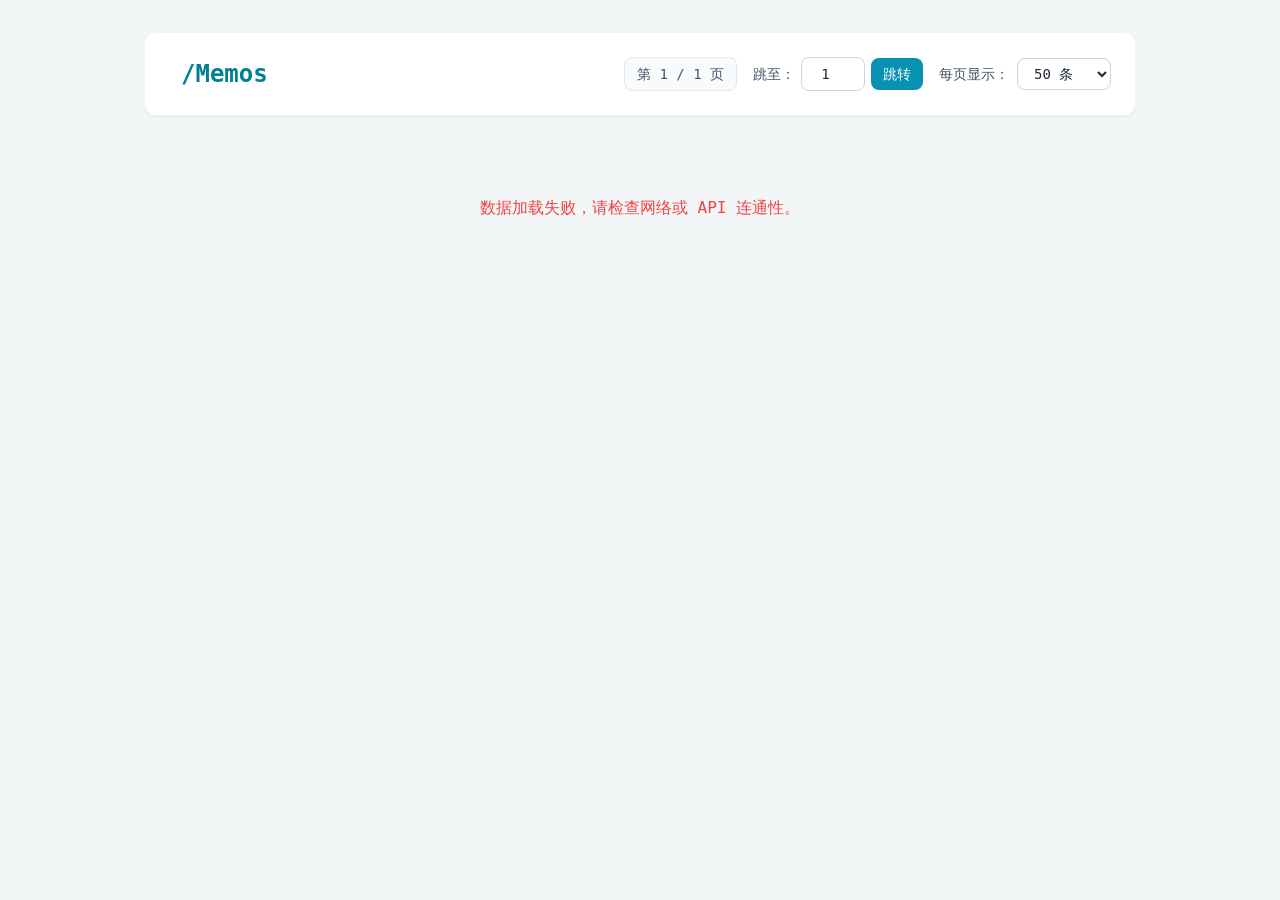
==== commit 4c4932df: "Update index.html" ====
--- a/index.html
+++ b/index.html
@@ -1,3 +1,4 @@
+
 
 <!DOCTYPE html>
 <html lang="zh-CN">
@@ -11,7 +12,7 @@
   <link rel="shortcut icon" href="svg-mouse.svg" type="image/x-icon" />
   <link rel="apple-touch-icon" href="svg-mouse.svg" />
   <link id="favicon" rel="icon" href="svg-mouse.svg" type="image/svg+xml">
-  <title>Z-Memos</title>
+  <title>/Memos</title>
   
   <!-- Tailwind CSS -->
   <script src="tailwindcss.js"></script>
@@ -33,6 +34,14 @@
     .markdown-body ol { list-style-type: decimal; padding-left: 1.25rem; }
     .markdown-body p { margin-bottom: 0.5rem; word-break: break-word; }
     .markdown-body img { max-width: 100%; height: auto; border-radius: 0.5rem; display: inline-block; cursor: zoom-in; }
+   a {
+      padding: 0.5em 0.5em;
+      transition: all 1s ease-in-out;
+    }
+
+    a:hover {
+      padding: 0.5em 1em;
+    }
     
     /* Lightbox 渐变动画 */
     #lightbox {
@@ -51,7 +60,7 @@
   <div class="max-w-5xl mx-auto px-4">
     <!-- 顶部控制栏 -->
     <header class="flex flex-col md:flex-row justify-between items-start md:items-center mb-8 gap-4 bg-white p-6 rounded-xl shadow-sm border border-slate-100">
-      <h1 class="text-2xl font-bold text-slate-900"><a href="/" style="color:#008090" >Z-Memos</a></h1>
+      <h1 class="text-2xl font-bold text-slate-900"><a href="/" style="color:#008090" >/Memos</a></h1>
       
       <div class="flex flex-wrap items-center gap-4 w-full md:w-auto">
         <!-- 当前页信息提示 -->
@@ -62,7 +71,7 @@
         <!-- 页码跳转控制 -->
         <div class="flex items-center gap-1.5">
           <label for="jumpPageInput" class="text-sm text-slate-600">跳至：</label>
-          <input id="jumpPageInput" type="number" min="1" value="1" class="w-16 border border-slate-300 rounded-lg px-2 py-1.5 text-sm text-center bg-white focus:ring-2 focus:ring-blue-500 outline-none">
+          <input id="jumpPageInput" type="number" min="1" value="1" class="w-16 border border-slate-300 rounded-lg px-2 py-1.5 text-sm text-center bg-white focus:ring-2 focus:ring-cyan-500 outline-none">
           <button id="jumpBtn" class="px-3 py-1.5 bg-cyan-600 hover:bg-cyan-700 text-white rounded-lg text-sm transition-colors">
             跳转
           </button>
@@ -71,9 +80,9 @@
         <!-- 每页条数切换 -->
         <div class="flex items-center gap-2">
           <label for="pageSize" class="text-sm text-slate-600">每页显示：</label>
-          <select id="pageSize" class="border border-slate-300 rounded-lg px-3 py-1.5 text-sm bg-white focus:ring-2 focus:ring-blue-500 outline-none">
-            <option value="30" selected>30 条</option>
-            <option value="50">50 条</option>
+          <select id="pageSize" class="border border-slate-300 rounded-lg px-3 py-1.5 text-sm bg-white focus:ring-2 focus:ring-cyan-500 outline-none">
+            <option value="30">30 条</option>
+            <option value="50" selected>50 条</option>
             <option value="100">100 条</option>
           </select>
         </div>
@@ -82,7 +91,7 @@
 
     <!-- 加载状态 -->
     <div id="loading" class="text-center py-12">
-      <div class="inline-block animate-spin rounded-full h-8 w-8 border-4 border-blue-500 border-t-transparent"></div>
+      <div class="inline-block animate-spin rounded-full h-8 w-8 border-4 border-cyan-500 border-t-transparent"></div>
       <p class="mt-2 text-slate-500 text-sm">数据加载中...</p>
     </div>
 
@@ -119,14 +128,15 @@
   </div>
 
   <script>
-    // const API_DOMAIN = 'https://m.zhao.im';
-    // const API_URL = `${API_DOMAIN}/api/v1/memos?pageSize=1000&view=MEMO_VIEW_FULL`;
-    const API_DOMAIN = '';
-    const API_URL = `memos.json`;
+    const API_DOMAIN = 'https://zme.life';
+    const API_URL = `${API_DOMAIN}/api/v1/memos?pageSize=1000&view=MEMO_VIEW_FULL`;
+
+    // const API_DOMAIN = '';
+    // const API_URL = `memos.json`;
 
     let allMemos = [];
     let currentPage = 1;
-    let pageSize = 30;
+    let pageSize = 50;
 
     // 强效置顶函数
     function scrollToTop() {
@@ -208,13 +218,32 @@
     });
 
     // 格式化日期
+    //function formatDate(dateString) {
+    //  if (!dateString) return '';
+    //  const date = new Date(dateString);
+    //  return date.toLocaleString('zh-CN', {
+    //    year: 'numeric', month: '2-digit', day: '2-digit',
+    //    hour: '2-digit', minute: '2-digit'
+    //  });
+    //}
     function formatDate(dateString) {
-      if (!dateString) return '';
-      const date = new Date(dateString);
-      return date.toLocaleString('zh-CN', {
-        year: 'numeric', month: '2-digit', day: '2-digit',
-        hour: '2-digit', minute: '2-digit'
-      });
+        if (!dateString) return '';
+        const date = new Date(dateString);
+        if (isNaN(date.getTime())) return ''; // 预防无效日期输入
+
+        // 获取英文星期全称 (例如 Sunday)
+        const weekday = date.toLocaleString('en-US', { weekday: 'short' }).toUpperCase();
+
+        // 补零处理函数
+        const pad = (num) => String(num).padStart(2, '0');
+
+        const year = date.getFullYear();
+        const month = pad(date.getMonth() + 1);
+        const day = pad(date.getDate());
+        const hours = pad(date.getHours());
+        const minutes = pad(date.getMinutes());
+
+          return `${year}.${month}.${day} ${hours}:${minutes} ${weekday}`;
     }
 
     // 渲染多媒体附件
@@ -252,7 +281,7 @@
         } else {
           mediaHtml += `
             <div class="col-span-full">
-              <a href="${url}" target="_blank" class="inline-flex items-center text-sm text-blue-600 hover:underline bg-slate-100 p-2 rounded">
+              <a href="${url}" target="_blank" class="inline-flex items-center text-sm text-cyan-600 hover:underline bg-slate-100 p-2 rounded">
                 📎 附件: ${res.filename || '点击下载'}
               </a>
             </div>`;
@@ -365,8 +394,8 @@
         const resourcesHtml = renderResources(memo);
 
         card.innerHTML = `
-          <div class="text-xs text-slate-400 mb-3 flex items-center justify-between">
-            <span>${formatDate(memo.createTime || memo.createdTs)}</span><span class="bg-slate-100 px-2 py-0.5 rounded text-slate-500"><a href="memo.html?name=${encodeURIComponent(memo.name || memo.id)}" target="_blank" style="color:#008090">#${memo.name || memo.id}</a></span>
+          <div class="text-xs text-slate-400 mb-3 flex items-center justify-between" style="padding-left:30px; background:url('[data-uri]') no-repeat center left; background-size:23px 17px;">
+            <span><a href="memo.html?name=${encodeURIComponent(memo.name || memo.id)}" target="_blank" style="color:#008090">${formatDate(memo.createTime || memo.createdTs)}</a></span><span class="bg-slate-100 px-2 py-0.5 rounded text-slate-500"><a href="memo.html?name=${encodeURIComponent(memo.name || memo.id)}" target="_blank" style="color:#008090">➜</a></span>
           </div>
           <div class="markdown-body text-slate-700 text-sm leading-relaxed overflow-x-auto">
             ${contentHtml}
@@ -427,4 +456,4 @@
     fetchData();
   </script>
 </body>
-</html>
+</html>
